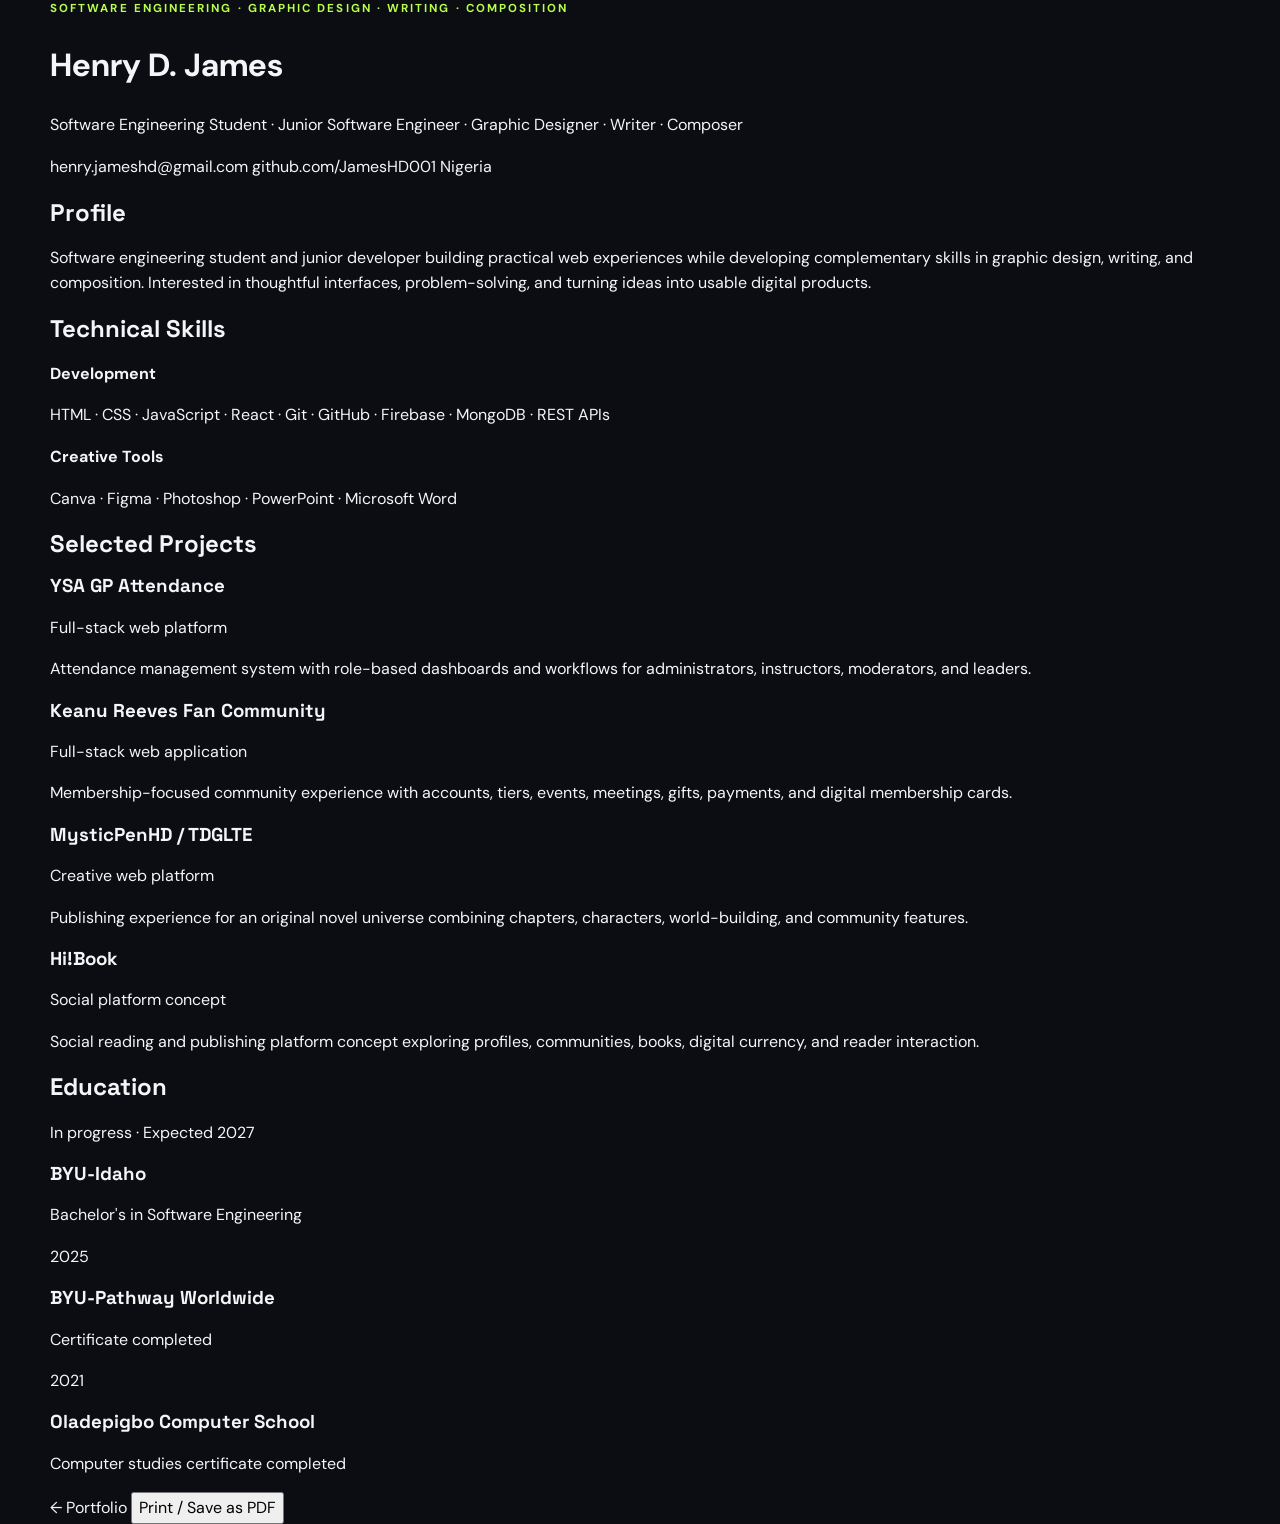
==== frontend/cv.html @ 77b78c93 "Add printable professional CV page" ====
<!DOCTYPE html>
<html lang="en">
<head>
    <meta charset="UTF-8">
    <meta name="viewport" content="width=device-width, initial-scale=1.0">
    <meta name="description" content="CV of Henry D. James — software engineering student, junior software engineer, graphic designer, writer, and composer.">
    <meta name="author" content="Henry D. James">
    <title>Henry D. James | CV</title>
    <link rel="preconnect" href="https://fonts.googleapis.com">
    <link rel="preconnect" href="https://fonts.gstatic.com" crossorigin>
    <link href="https://fonts.googleapis.com/css2?family=DM+Sans:wght@400;500;600;700&family=Space+Grotesk:wght@500;600;700&display=swap" rel="stylesheet">
    <link rel="stylesheet" href="style.css">
</head>
<body class="cv-page">
    <main class="cv container">
        <header class="cv-header">
            <div>
                <p class="eyebrow">SOFTWARE ENGINEERING · GRAPHIC DESIGN · WRITING · COMPOSITION</p>
                <h1>Henry D. James</h1>
                <p class="cv-title">Software Engineering Student · Junior Software Engineer · Graphic Designer · Writer · Composer</p>
            </div>
            <div class="cv-contact">
                <a href="mailto:henry.jameshd@gmail.com">henry.jameshd@gmail.com</a>
                <a href="https://github.com/JamesHD001" target="_blank" rel="noopener noreferrer">github.com/JamesHD001</a>
                <span>Nigeria</span>
            </div>
        </header>

        <section class="cv-section">
            <h2>Profile</h2>
            <p>Software engineering student and junior developer building practical web experiences while developing complementary skills in graphic design, writing, and composition. Interested in thoughtful interfaces, problem-solving, and turning ideas into usable digital products.</p>
        </section>

        <section class="cv-section">
            <h2>Technical Skills</h2>
            <div class="cv-columns">
                <div><strong>Development</strong><p>HTML · CSS · JavaScript · React · Git · GitHub · Firebase · MongoDB · REST APIs</p></div>
                <div><strong>Creative Tools</strong><p>Canva · Figma · Photoshop · PowerPoint · Microsoft Word</p></div>
            </div>
        </section>

        <section class="cv-section">
            <h2>Selected Projects</h2>
            <div class="cv-project"><div><h3>YSA GP Attendance</h3><span>Full-stack web platform</span></div><p>Attendance management system with role-based dashboards and workflows for administrators, instructors, moderators, and leaders.</p></div>
            <div class="cv-project"><div><h3>Keanu Reeves Fan Community</h3><span>Full-stack web application</span></div><p>Membership-focused community experience with accounts, tiers, events, meetings, gifts, payments, and digital membership cards.</p></div>
            <div class="cv-project"><div><h3>MysticPenHD / TDGLTE</h3><span>Creative web platform</span></div><p>Publishing experience for an original novel universe combining chapters, characters, world-building, and community features.</p></div>
            <div class="cv-project"><div><h3>Hi!Book</h3><span>Social platform concept</span></div><p>Social reading and publishing platform concept exploring profiles, communities, books, digital currency, and reader interaction.</p></div>
        </section>

        <section class="cv-section">
            <h2>Education</h2>
            <div class="cv-education"><span>In progress · Expected 2027</span><div><h3>BYU-Idaho</h3><p>Bachelor's in Software Engineering</p></div></div>
            <div class="cv-education"><span>2025</span><div><h3>BYU-Pathway Worldwide</h3><p>Certificate completed</p></div></div>
            <div class="cv-education"><span>2021</span><div><h3>Oladepigbo Computer School</h3><p>Computer studies certificate completed</p></div></div>
        </section>

        <footer class="cv-footer">
            <a href="index.html">← Portfolio</a>
            <button type="button" onclick="window.print()">Print / Save as PDF</button>
        </footer>
    </main>
</body>
</html>
---- frontend/style.css ----
:root {
    --bg: #0b0d12;
    --surface: #11141b;
    --surface-2: #171b23;
    --text: #f4f5f7;
    --muted: #a4a9b4;
    --line: rgba(255, 255, 255, 0.11);
    --accent: #b8ff4d;
    --max: 1180px;
}

* {
    box-sizing: border-box;
}

html {
    scroll-behavior: smooth;
}

body {
    margin: 0;
    background: var(--bg);
    color: var(--text);
    font-family: "DM Sans", sans-serif;
    line-height: 1.6;
}

a {
    color: inherit;
    text-decoration: none;
}

button {
    font: inherit;
}

.container {
    width: min(calc(100% - 48px), var(--max));
    margin-inline: auto;
}

.section {
    padding-block: 110px;
}

.eyebrow {
    margin: 0 0 18px;
    color: var(--accent);
    font-size: 0.72rem;
    font-weight: 700;
    letter-spacing: 0.18em;
}

.site-header {
    position: sticky;
    top: 0;
    z-index: 20;
    background: rgba(11, 13, 18, 0.88);
    border-bottom: 1px solid var(--line);
    backdrop-filter: blur(18px);
}

.navbar {
    min-height: 76px;
    display: flex;
    align-items: center;
    justify-content: space-between;
    gap: 32px;
}

.brand {
    display: inline-flex;
    align-items: center;
    gap: 12px;
    font-family: "Space Grotesk", sans-serif;
    font-weight: 700;
}

.brand-mark {
    display: grid;
    place-items: center;
    width: 40px;
    height: 40px;
    border: 1px solid var(--line);
    background: var(--surface-2);
    font-size: 0.72rem;
    letter-spacing: 0.04em;
}

.nav-links {
    display: flex;
    align-items: center;
    gap: 30px;
}

.nav-links a {
    color: var(--muted);
    font-size: 0.9rem;
    transition: color 0.2s ease;
}

.nav-links a:hover,
.nav-links a.active {
    color: var(--text);
}

.menu-toggle {
    display: none;
    width: 42px;
    height: 42px;
    border: 1px solid var(--line);
    background: transparent;
    color: var(--text);
    cursor: pointer;
}

.menu-toggle span {
    display: block;
    width: 18px;
    height: 1px;
    margin: 4px auto;
    background: currentColor;
}

.hero {
    min-height: calc(100vh - 76px);
    display: grid;
    grid-template-columns: 1.15fr 0.85fr;
    align-items: center;
    gap: 80px;
}

.hero h1,
h2,
h3 {
    font-family: "Space Grotesk", sans-serif;
    line-height: 1.05;
}

.hero h1 {
    max-width: 800px;
    margin: 0;
    font-size: clamp(3.3rem, 7vw, 6.8rem);
    letter-spacing: -0.055em;
}

.hero h1 span,
.project-hero h1 span {
    color: var(--accent);
}

.hero-text {
    max-width: 640px;
    margin: 28px 0 34px;
    color: var(--muted);
    font-size: 1.1rem;
}

.hero-actions,
.contact-actions {
    display: flex;
    flex-wrap: wrap;
    gap: 12px;
}

.button {
    display: inline-flex;
    align-items: center;
    justify-content: center;
    gap: 12px;
    min-height: 50px;
    padding: 0 22px;
    border: 1px solid var(--line);
    font-weight: 700;
    font-size: 0.9rem;
    transition: transform 0.2s ease, background 0.2s ease, color 0.2s ease;
}

.button:hover {
    transform: translateY(-2px);
}

.button-primary {
    background: var(--accent);
    color: #0b0d12;
    border-color: var(--accent);
}

.button-secondary:hover {
    background: var(--surface-2);
}

.availability {
    display: flex;
    align-items: center;
    gap: 9px;
    margin-top: 28px;
    color: var(--muted);
    font-size: 0.82rem;
}

.status-dot {
    width: 7px;
    height: 7px;
    border-radius: 50%;
    background: var(--accent);
    box-shadow: 0 0 14px var(--accent);
}

.hero-card {
    position: relative;
    min-height: 520px;
    padding: 22px;
    display: flex;
    flex-direction: column;
    justify-content: space-between;
    background: linear-gradient(145deg, #171b23, #0f1218);
    border: 1px solid var(--line);
    overflow: hidden;
}

.hero-card::after {
    content: "";
    position: absolute;
    width: 230px;
    height: 230px;
    right: -80px;
    top: 100px;
    border-radius: 50%;
    background: var(--accent);
    filter: blur(90px);
    opacity: 0.13;
}

.hero-card-top,
.hero-card-bottom {
    position: relative;
    z-index: 1;
    display: flex;
    justify-content: space-between;
    color: var(--muted);
    font-size: 0.72rem;
    letter-spacing: 0.12em;
}

.portrait-placeholder {
    position: relative;
    z-index: 1;
    align-self: center;
    display: grid;
    place-items: center;
    width: min(70%, 300px);
    aspect-ratio: 1;
    border: 1px solid rgba(184, 255, 77, 0.3);
    color: var(--accent);
    font-family: "Space Grotesk", sans-serif;
    font-size: clamp(4rem, 8vw, 7rem);
    font-weight: 700;
    letter-spacing: -0.08em;
    background: radial-gradient(circle at 50% 35%, rgba(184, 255, 77, 0.1), transparent 55%);
}

.hero-card-bottom {
    align-items: end;
    letter-spacing: 0;
}

.hero-card-bottom div {
    display: grid;
    gap: 3px;
}

.hero-card-bottom strong {
    color: var(--text);
    font-size: 1rem;
}

.hero-card-bottom span {
    font-size: 0.78rem;
}

.hero-card-bottom .arrow {
    color: var(--accent);
    font-size: 1.6rem;
}

.marquee {
    overflow: hidden;
    border-block: 1px solid var(--line);
    background: var(--surface);
}

.marquee-track {
    width: max-content;
    display: flex;
    align-items: center;
    gap: 24px;
    padding: 17px 0;
    animation: marquee 28s linear infinite;
    font-family: "Space Grotesk", sans-serif;
    font-size: 0.78rem;
    font-weight: 600;
    letter-spacing: 0.13em;
}

.marquee i {
    color: var(--accent);
    font-style: normal;
}

@keyframes marquee {
    to {
        transform: translateX(-50%);
    }
}

.section-heading {
    max-width: 760px;
}

.section-heading h2 {
    margin: 0;
    font-size: clamp(2.3rem, 5vw, 4.5rem);
    letter-spacing: -0.045em;
}

.about-grid {
    display: grid;
    grid-template-columns: 1.2fr 0.8fr;
    gap: 100px;
    margin-top: 70px;
}

.about p {
    color: var(--muted);
}

.about .lead {
    margin-top: 0;
    color: var(--text);
    font-family: "Space Grotesk", sans-serif;
    font-size: 1.55rem;
    line-height: 1.35;
}

.facts {
    border-top: 1px solid var(--line);
}

.facts div {
    display: flex;
    justify-content: space-between;
    gap: 20px;
    padding: 18px 0;
    border-bottom: 1px solid var(--line);
}

.facts span {
    color: var(--muted);
    font-size: 0.82rem;
}

.facts strong {
    max-width: 65%;
    text-align: right;
    font-size: 0.9rem;
}

.discipline-grid {
    display: grid;
    grid-template-columns: repeat(4, 1fr);
    gap: 1px;
    margin-top: 70px;
    background: var(--line);
    border: 1px solid var(--line);
}

.discipline-grid article {
    min-height: 220px;
    padding: 28px;
    background: var(--surface);
}

.discipline-grid span {
    color: var(--accent);
    font-size: 0.75rem;
    font-weight: 700;
}

.discipline-grid h3 {
    margin: 55px 0 10px;
    font-size: 1.4rem;
}

.discipline-grid p {
    margin: 0;
    color: var(--muted);
    font-size: 0.88rem;
}

.skills-section {
    background: var(--surface);
    border-block: 1px solid var(--line);
}

.split-heading {
    display: grid;
    grid-template-columns: 1fr 0.55fr;
    gap: 70px;
    align-items: end;
    max-width: none;
}

.split-heading > p {
    margin: 0;
    color: var(--muted);
}

.skill-grid {
    display: grid;
    grid-template-columns: repeat(3, 1fr);
    gap: 1px;
    margin-top: 70px;
    background: var(--line);
    border: 1px solid var(--line);
}

.skill-grid article {
    min-height: 260px;
    padding: 30px;
    background: var(--surface);
}

.skill-grid article span,
.project-number {
    color: var(--accent);
    font-size: 0.75rem;
    font-weight: 700;
}

.skill-grid h3 {
    margin: 60px 0 12px;
    font-size: 1.5rem;
}

.skill-grid p {
    margin: 0;
    color: var(--muted);
    font-size: 0.9rem;
}

.project-grid {
    display: grid;
    grid-template-columns: repeat(2, 1fr);
    gap: 16px;
    margin-top: 70px;
}

.project-card {
    position: relative;
    min-height: 390px;
    padding: 28px;
    display: flex;
    flex-direction: column;
    background: var(--surface);
    border: 1px solid var(--line);
    transition: transform 0.25s ease, border-color 0.25s ease;
}

.project-card:hover {
    transform: translateY(-5px);
    border-color: rgba(184, 255, 77, 0.4);
}

.project-card.featured {
    background: linear-gradient(145deg, #171b23, #101319);
}

.project-content {
    margin-top: auto;
    padding-right: 42px;
}

.project-type {
    color: var(--muted);
    font-size: 0.7rem;
    letter-spacing: 0.14em;
    font-weight: 700;
}

.project-card h3 {
    margin: 12px 0;
    font-size: 2rem;
    letter-spacing: -0.035em;
}

.project-card p:not(.project-type) {
    color: var(--muted);
    font-size: 0.9rem;
}

.tags {
    display: flex;
    flex-wrap: wrap;
    gap: 7px;
    margin-top: 20px;
}

.tags span {
    padding: 5px 9px;
    border: 1px solid var(--line);
    color: var(--muted);
    font-size: 0.7rem;
}

.project-link {
    position: absolute;
    top: 25px;
    right: 28px;
    color: var(--accent);
    font-size: 1.5rem;
}

.projects-footer {
    margin-top: 32px;
    text-align: right;
}

.text-link,
.back-link {
    color: var(--accent);
    font-weight: 700;
    font-size: 0.85rem;
}

.text-link:hover,
.back-link:hover {
    text-decoration: underline;
    text-underline-offset: 5px;
}

.timeline {
    margin-top: 60px;
    border-top: 1px solid var(--line);
}

.timeline-item {
    display: grid;
    grid-template-columns: 120px 1fr;
    gap: 40px;
    padding: 28px 0;
    border-bottom: 1px solid var(--line);
}

.timeline-item > span {
    color: var(--accent);
    font-size: 0.78rem;
    font-weight: 700;
    letter-spacing: 0.1em;
}

.timeline-item h3 {
    margin: 0 0 7px;
    font-size: 1.35rem;
}

.timeline-item p {
    margin: 0;
    color: var(--muted);
    font-size: 0.88rem;
}

.contact-section,
.project-cta {
    background: var(--accent);
    color: #0b0d12;
}

.contact-section {
    padding: 120px 0;
}

.contact-inner,
.project-cta .container {
    max-width: var(--max);
}

.contact-section .eyebrow,
.project-cta .eyebrow {
    color: #0b0d12;
    opacity: 0.7;
}

.contact-section h2,
.project-cta h2 {
    max-width: 800px;
    margin: 0;
    font-size: clamp(3rem, 7vw, 6.5rem);
    letter-spacing: -0.06em;
}

.contact-section p:not(.eyebrow) {
    max-width: 580px;
    margin: 28px 0;
    font-size: 1.05rem;
    opacity: 0.75;
}

.contact-section .button-primary,
.project-cta .button-primary {
    background: #0b0d12;
    color: var(--accent);
    border-color: #0b0d12;
}

.contact-section .button-secondary {
    border-color: rgba(11, 13, 18, 0.3);
}

.contact-section .button-secondary:hover {
    background: rgba(11, 13, 18, 0.08);
}

.site-footer {
    border-top: 1px solid var(--line);
}

.footer-inner {
    min-height: 80px;
    display: flex;
    align-items: center;
    justify-content: space-between;
    gap: 20px;
    color: var(--muted);
    font-size: 0.75rem;
}

.footer-inner a:hover {
    color: var(--text);
}

/* Project detail pages */
.project-hero {
    padding-top: 55px;
}

.project-hero .back-link {
    display: inline-block;
    margin-bottom: 90px;
}

.project-hero h1 {
    max-width: 1000px;
    margin: 0;
    font-family: "Space Grotesk", sans-serif;
    font-size: clamp(4rem, 9vw, 8.5rem);
    line-height: 0.92;
    letter-spacing: -0.065em;
}

.project-intro {
    max-width: 720px;
    margin: 42px 0 0;
    color: var(--muted);
    font-size: 1.15rem;
}

.project-meta-grid {
    display: grid;
    grid-template-columns: repeat(4, 1fr);
    margin-top: 75px;
    border-top: 1px solid var(--line);
    border-bottom: 1px solid var(--line);
}

.project-meta-grid div {
    min-height: 120px;
    padding: 22px 24px 22px 0;
    border-right: 1px solid var(--line);
}

.project-meta-grid div:not(:first-child) {
    padding-left: 24px;
}

.project-meta-grid div:last-child {
    border-right: 0;
}

.project-meta-grid span {
    display: block;
    margin-bottom: 12px;
    color: var(--muted);
    font-size: 0.72rem;
    text-transform: uppercase;
    letter-spacing: 0.12em;
}

.project-meta-grid strong {
    font-size: 0.92rem;
}

.project-detail-section {
    padding: 110px 0;
    border-top: 1px solid var(--line);
}

.project-detail-alt {
    background: var(--surface);
}

.project-detail-grid {
    display: grid;
    grid-template-columns: 0.9fr 1.1fr;
    gap: 100px;
}

.project-detail-grid h2 {
    margin: 0;
    font-size: clamp(2.3rem, 4vw, 4rem);
    letter-spacing: -0.045em;
}

.project-detail-grid > div p {
    margin-top: 0;
    color: var(--muted);
}

.project-detail-grid > div p + p {
    margin-top: 24px;
}

.detail-list {
    margin-top: 50px;
    border-top: 1px solid var(--line);
}

.detail-list > div {
    display: grid;
    grid-template-columns: 70px 0.7fr 1.3fr;
    gap: 30px;
    align-items: start;
    padding: 28px 0;
    border-bottom: 1px solid var(--line);
}

.detail-list span {
    color: var(--accent);
    font-size: 0.75rem;
    font-weight: 700;
}

.detail-list h3 {
    margin: 0;
    font-size: 1.3rem;
}

.detail-list p {
    margin: 0;
    color: var(--muted);
    font-size: 0.9rem;
}

.project-cta {
    padding: 110px 0;
}

.project-cta h2 {
    max-width: 900px;
    margin-bottom: 38px;
}

.project-cta .button-primary:hover {
    background: #171b23;
    border-color: #171b23;
}

@media (max-width: 950px) {
    .hero {
        gap: 50px;
    }

    .discipline-grid {
        grid-template-columns: repeat(2, 1fr);
    }

    .project-meta-grid {
        grid-template-columns: repeat(2, 1fr);
    }

    .project-meta-grid div:nth-child(2) {
        border-right: 0;
    }

    .project-meta-grid div:nth-child(n + 3) {
        border-top: 1px solid var(--line);
    }
}

@media (max-width: 850px) {
    .container {
        width: min(calc(100% - 32px), var(--max));
    }

    .section {
        padding-block: 78px;
    }

    .menu-toggle {
        display: block;
    }

    .nav-links {
        position: absolute;
        top: 76px;
        left: 16px;
        right: 16px;
        display: none;
        flex-direction: column;
        align-items: stretch;
        gap: 0;
        padding: 10px;
        background: var(--surface);
        border: 1px solid var(--line);
    }

    .nav-links.open {
        display: flex;
    }

    .nav-links a {
        padding: 14px;
    }

    .project-nav-links {
        position: static;
        display: flex;
        flex-direction: row;
        align-items: center;
        padding: 0;
        background: transparent;
        border: 0;
    }

    .project-nav-links a {
        padding: 0;
    }

    .hero {
        min-height: auto;
        grid-template-columns: 1fr;
        gap: 45px;
        padding-top: 70px;
    }

    .hero h1 {
        font-size: clamp(3rem, 14vw, 5rem);
    }

    .hero-card {
        min-height: 420px;
    }

    .about-grid,
    .split-heading,
    .project-detail-grid {
        grid-template-columns: 1fr;
        gap: 40px;
    }

    .skill-grid,
    .project-grid {
        grid-template-columns: 1fr;
    }

    .timeline-item {
        grid-template-columns: 70px 1fr;
        gap: 20px;
    }

    .footer-inner {
        padding-block: 20px;
        flex-direction: column;
        align-items: flex-start;
    }

    .project-hero .back-link {
        margin-bottom: 55px;
    }

    .project-hero h1 {
        font-size: clamp(3.5rem, 15vw, 6rem);
    }

    .detail-list > div {
        grid-template-columns: 50px 1fr;
        gap: 12px 20px;
    }

    .detail-list p {
        grid-column: 2;
    }
}

@media (max-width: 600px) {
    .project-nav-links {
        display: none;
    }

    .facts div {
        flex-direction: column;
        gap: 6px;
    }

    .facts strong {
        max-width: none;
        text-align: left;
    }

    .discipline-grid {
        grid-template-columns: 1fr;
    }

    .project-meta-grid {
        grid-template-columns: 1fr;
    }

    .project-meta-grid div,
    .project-meta-grid div:not(:first-child) {
        padding: 20px 0;
        border-right: 0;
    }

    .project-meta-grid div + div {
        border-top: 1px solid var(--line);
    }

    .project-detail-section,
    .project-cta,
    .contact-section {
        padding-block: 80px;
    }
}

@media (prefers-reduced-motion: reduce) {
    html {
        scroll-behavior: auto;
    }

    .marquee-track {
        animation: none;
    }

    .button,
    .project-card {
        transition: none;
    }
}
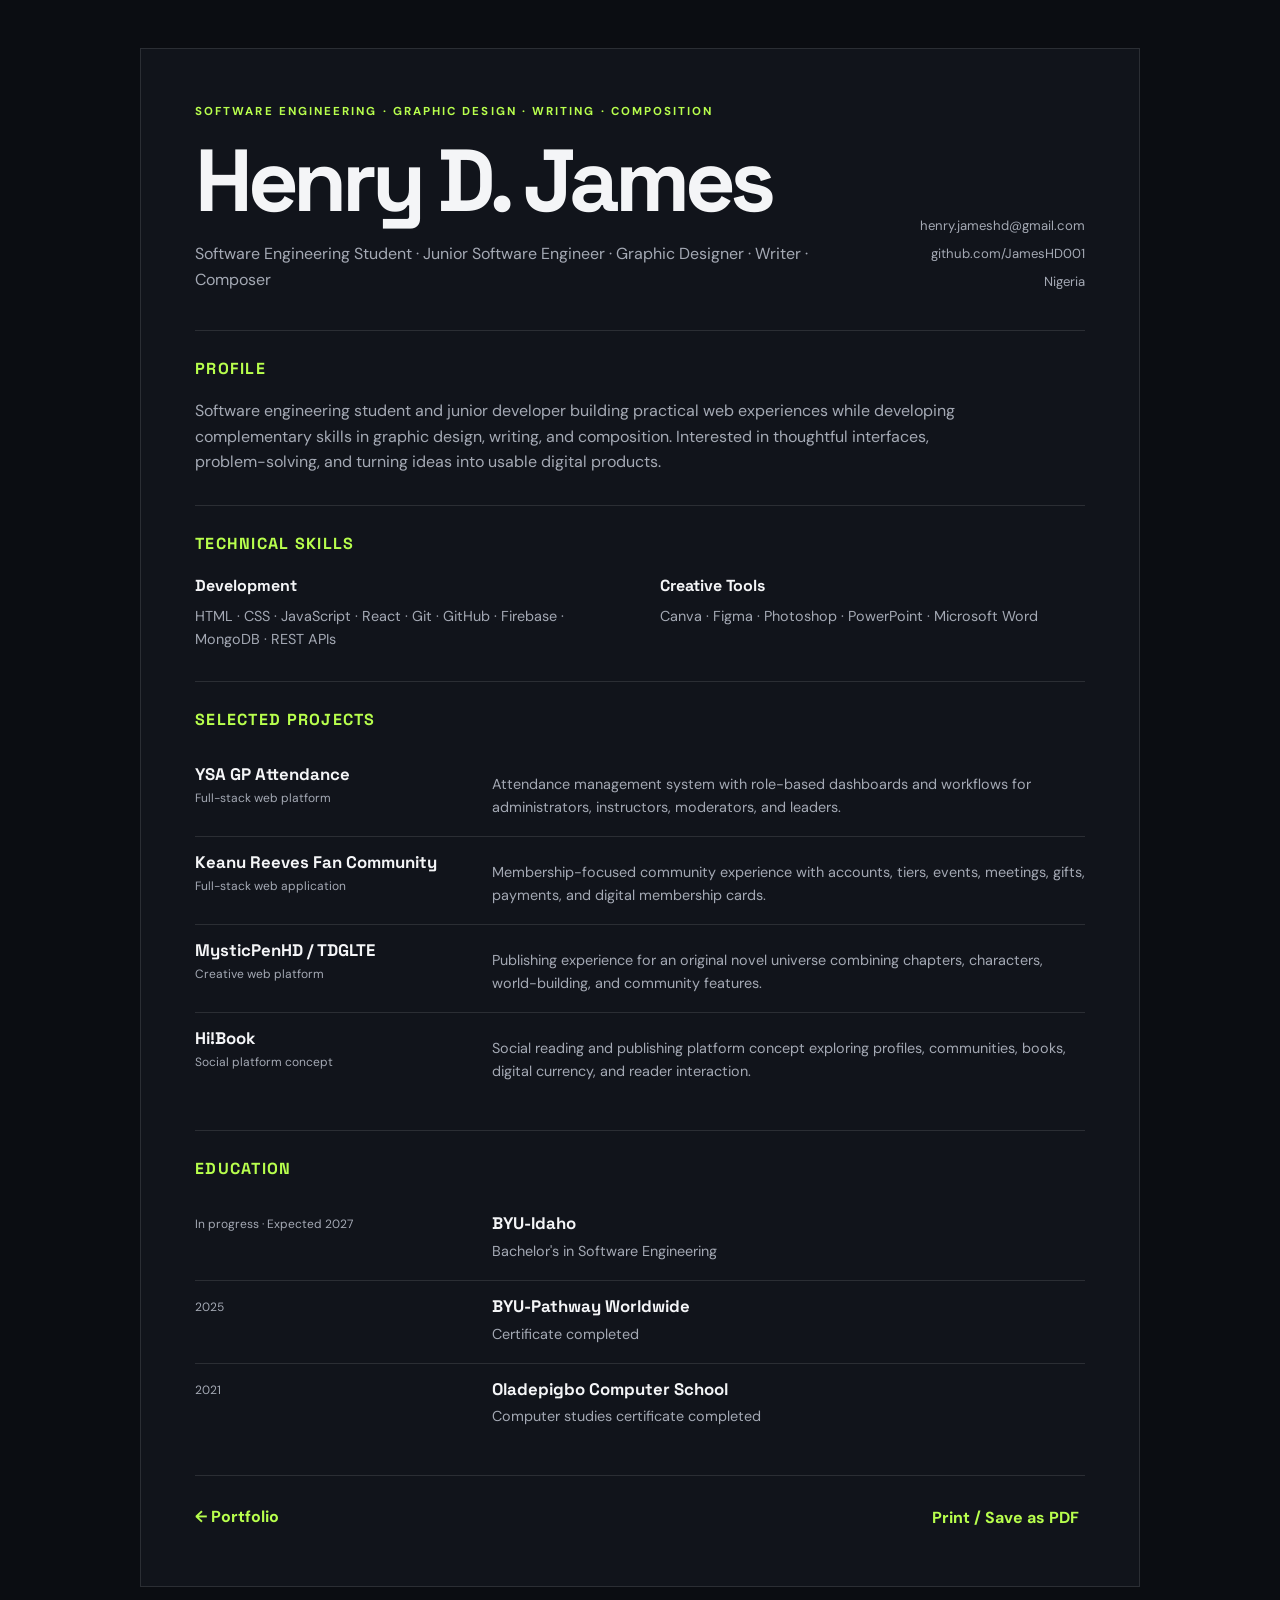
==== commit cee70cd3: "Connect CV page to dedicated print stylesheet" ====
--- a/frontend/cv.html
+++ b/frontend/cv.html
@@ -10,6 +10,7 @@
     <link rel="preconnect" href="https://fonts.gstatic.com" crossorigin>
     <link href="https://fonts.googleapis.com/css2?family=DM+Sans:wght@400;500;600;700&family=Space+Grotesk:wght@500;600;700&display=swap" rel="stylesheet">
     <link rel="stylesheet" href="style.css">
+    <link rel="stylesheet" href="cv.css">
 </head>
 <body class="cv-page">
     <main class="cv container">
--- a/frontend/cv.css
+++ b/frontend/cv.css
@@ -0,0 +1,189 @@
+.cv-page {
+    min-height: 100vh;
+    padding: 48px 0;
+}
+
+.cv {
+    max-width: 1000px;
+    background: var(--surface);
+    border: 1px solid var(--line);
+    padding: 54px;
+}
+
+.cv-header {
+    display: grid;
+    grid-template-columns: 1fr auto;
+    gap: 40px;
+    padding-bottom: 38px;
+    border-bottom: 1px solid var(--line);
+}
+
+.cv-header h1 {
+    margin: 0;
+    font-family: "Space Grotesk", sans-serif;
+    font-size: clamp(3rem, 7vw, 5.5rem);
+    line-height: .95;
+    letter-spacing: -.06em;
+}
+
+.cv-title {
+    margin: 18px 0 0;
+    color: var(--muted);
+    font-size: 1rem;
+}
+
+.cv-contact {
+    display: grid;
+    align-content: end;
+    justify-items: end;
+    gap: 7px;
+    color: var(--muted);
+    font-size: .82rem;
+    text-align: right;
+}
+
+.cv-contact a:hover,
+.cv-footer a:hover {
+    color: var(--accent);
+}
+
+.cv-section {
+    padding: 30px 0;
+    border-bottom: 1px solid var(--line);
+}
+
+.cv-section h2 {
+    margin: 0 0 20px;
+    color: var(--accent);
+    font-size: 1rem;
+    letter-spacing: .08em;
+    text-transform: uppercase;
+}
+
+.cv-section > p {
+    max-width: 800px;
+    margin: 0;
+    color: var(--muted);
+}
+
+.cv-columns {
+    display: grid;
+    grid-template-columns: repeat(2, 1fr);
+    gap: 40px;
+}
+
+.cv-columns strong,
+.cv-project h3,
+.cv-education h3 {
+    font-family: "Space Grotesk", sans-serif;
+}
+
+.cv-columns p,
+.cv-project p,
+.cv-education p {
+    margin: 7px 0 0;
+    color: var(--muted);
+    font-size: .9rem;
+}
+
+.cv-project,
+.cv-education {
+    display: grid;
+    grid-template-columns: minmax(220px, .45fr) 1fr;
+    gap: 30px;
+    padding: 17px 0;
+    border-top: 1px solid var(--line);
+}
+
+.cv-project:first-of-type,
+.cv-education:first-of-type {
+    border-top: 0;
+}
+
+.cv-project h3,
+.cv-education h3 {
+    margin: 0;
+    font-size: 1.05rem;
+}
+
+.cv-project span,
+.cv-education > span {
+    color: var(--muted);
+    font-size: .75rem;
+}
+
+.cv-footer {
+    display: flex;
+    justify-content: space-between;
+    gap: 20px;
+    padding-top: 28px;
+}
+
+.cv-footer a,
+.cv-footer button {
+    color: var(--accent);
+    background: transparent;
+    border: 0;
+    font: inherit;
+    font-weight: 700;
+    cursor: pointer;
+}
+
+@media (max-width: 700px) {
+    .cv-page {
+        padding: 20px 0;
+    }
+
+    .cv {
+        width: min(calc(100% - 28px), var(--max));
+        padding: 28px 22px;
+    }
+
+    .cv-header,
+    .cv-columns,
+    .cv-project,
+    .cv-education {
+        grid-template-columns: 1fr;
+        gap: 12px;
+    }
+
+    .cv-contact {
+        justify-items: start;
+        text-align: left;
+    }
+}
+
+@media print {
+    @page {
+        size: A4;
+        margin: 12mm;
+    }
+
+    body {
+        background: #fff;
+        color: #111;
+    }
+
+    .cv-page {
+        padding: 0;
+    }
+
+    .cv {
+        width: 100%;
+        max-width: none;
+        padding: 0;
+        border: 0;
+        background: #fff;
+    }
+
+    .cv-footer {
+        display: none;
+    }
+
+    .cv-section,
+    .cv-project,
+    .cv-education,
+    .cv-header {
+        break-inside: avoid;
+    }
+}
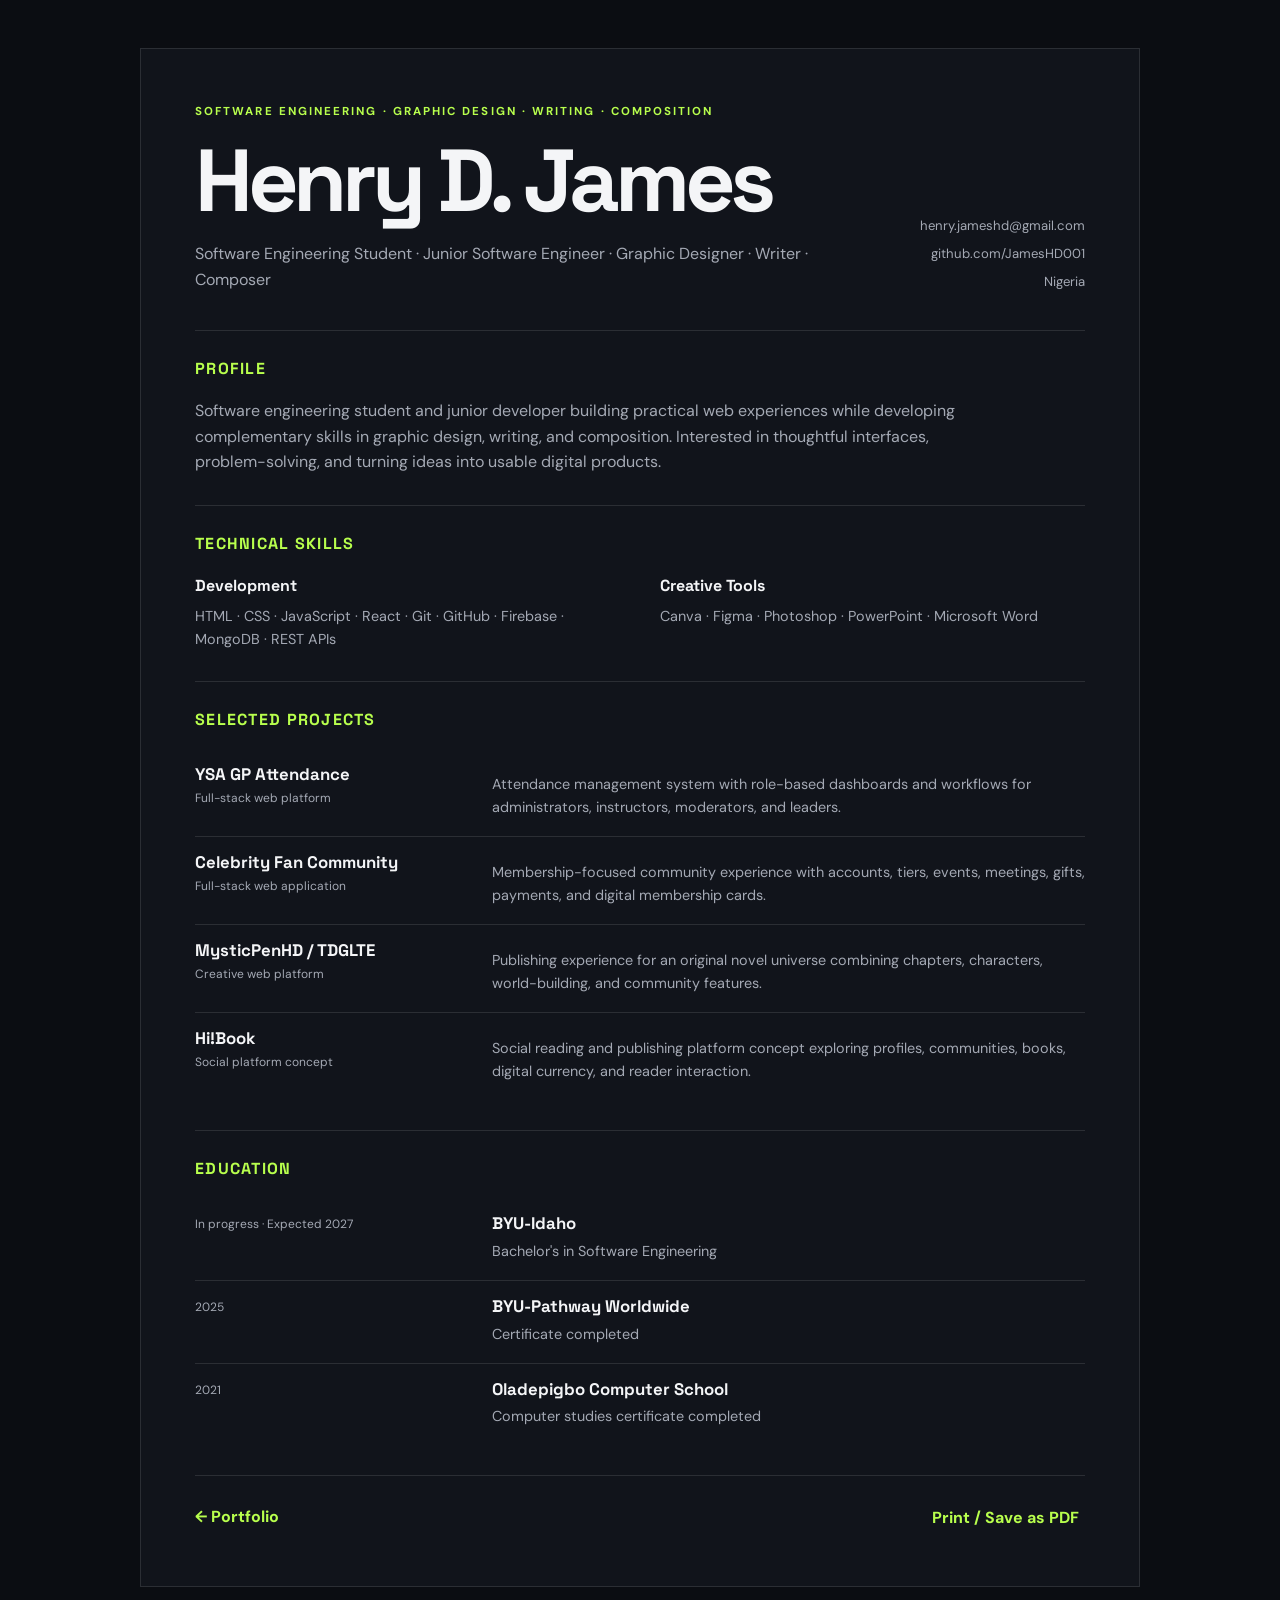
==== commit 67e6f37f: "Corrected word phrases" ====
--- a/frontend/cv.html
+++ b/frontend/cv.html
@@ -43,7 +43,7 @@
         <section class="cv-section">
             <h2>Selected Projects</h2>
             <div class="cv-project"><div><h3>YSA GP Attendance</h3><span>Full-stack web platform</span></div><p>Attendance management system with role-based dashboards and workflows for administrators, instructors, moderators, and leaders.</p></div>
-            <div class="cv-project"><div><h3>Keanu Reeves Fan Community</h3><span>Full-stack web application</span></div><p>Membership-focused community experience with accounts, tiers, events, meetings, gifts, payments, and digital membership cards.</p></div>
+            <div class="cv-project"><div><h3>Celebrity Fan Community</h3><span>Full-stack web application</span></div><p>Membership-focused community experience with accounts, tiers, events, meetings, gifts, payments, and digital membership cards.</p></div>
             <div class="cv-project"><div><h3>MysticPenHD / TDGLTE</h3><span>Creative web platform</span></div><p>Publishing experience for an original novel universe combining chapters, characters, world-building, and community features.</p></div>
             <div class="cv-project"><div><h3>Hi!Book</h3><span>Social platform concept</span></div><p>Social reading and publishing platform concept exploring profiles, communities, books, digital currency, and reader interaction.</p></div>
         </section>
